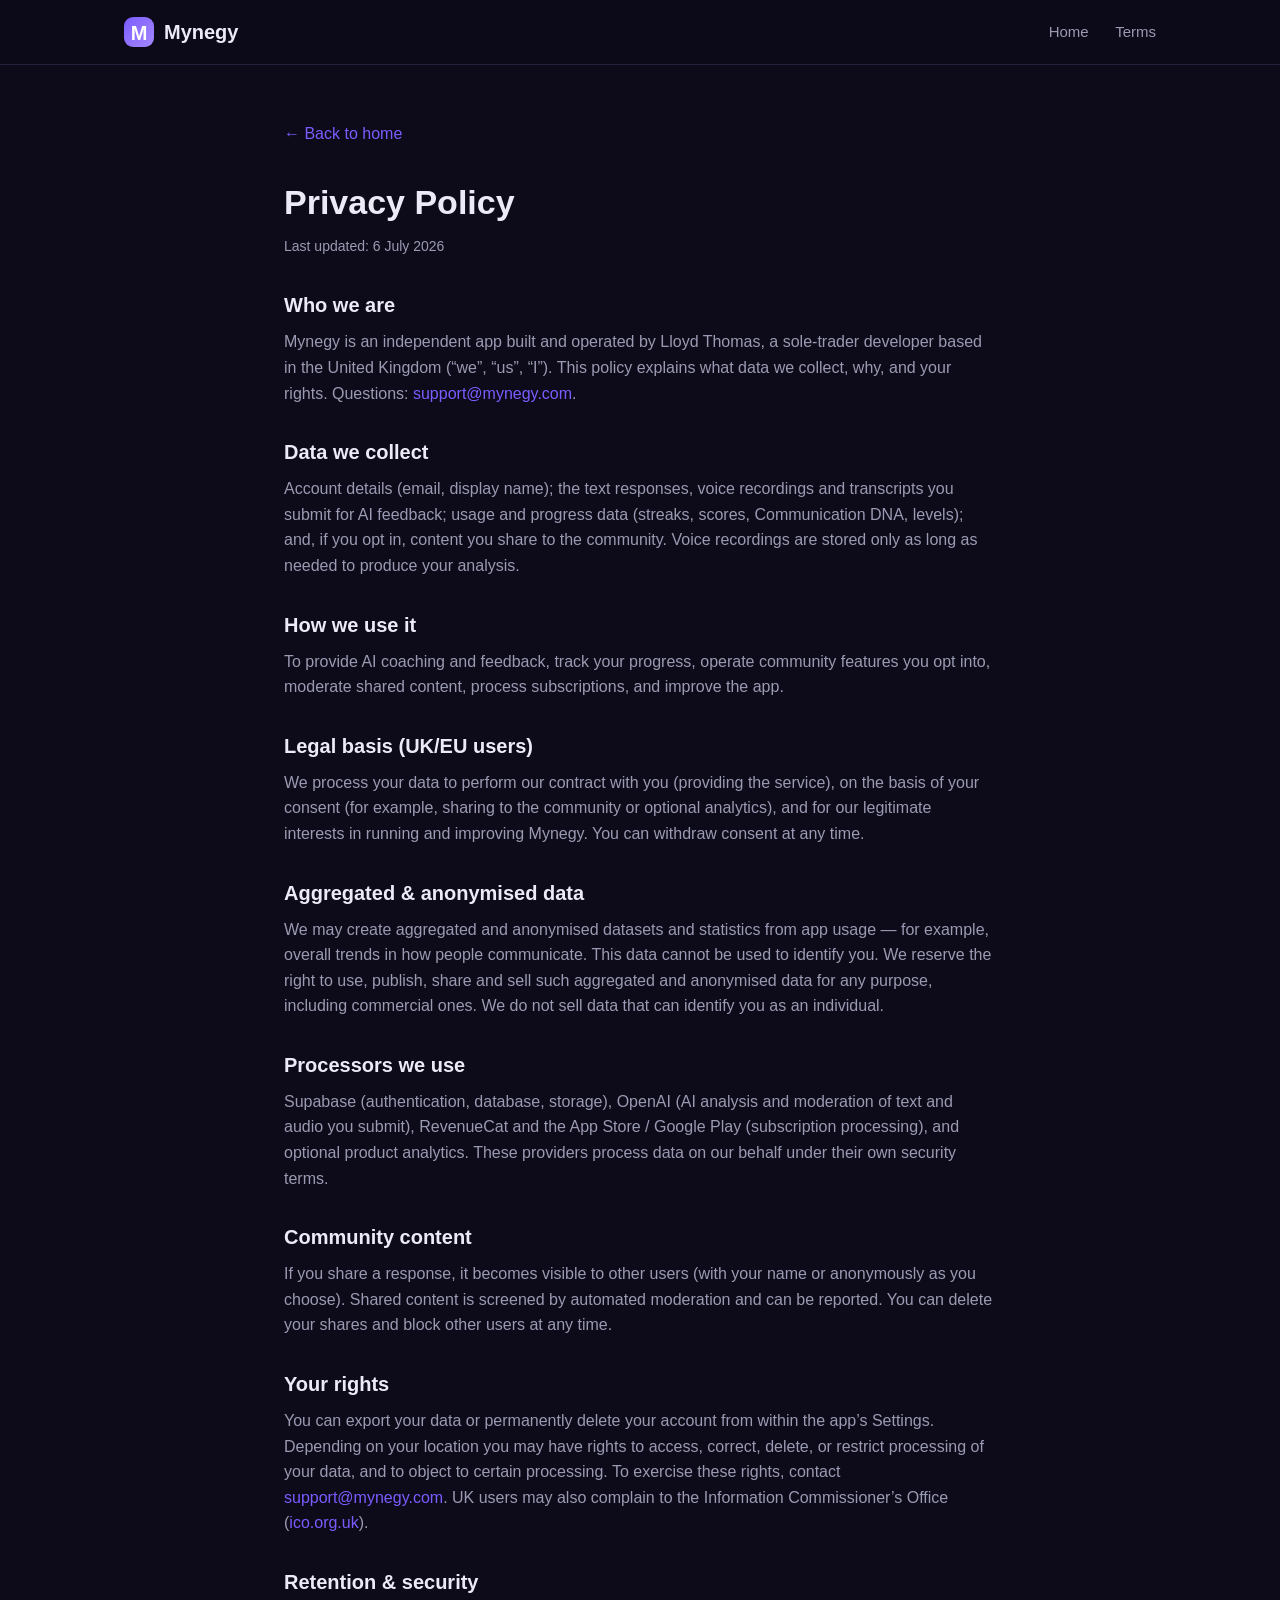
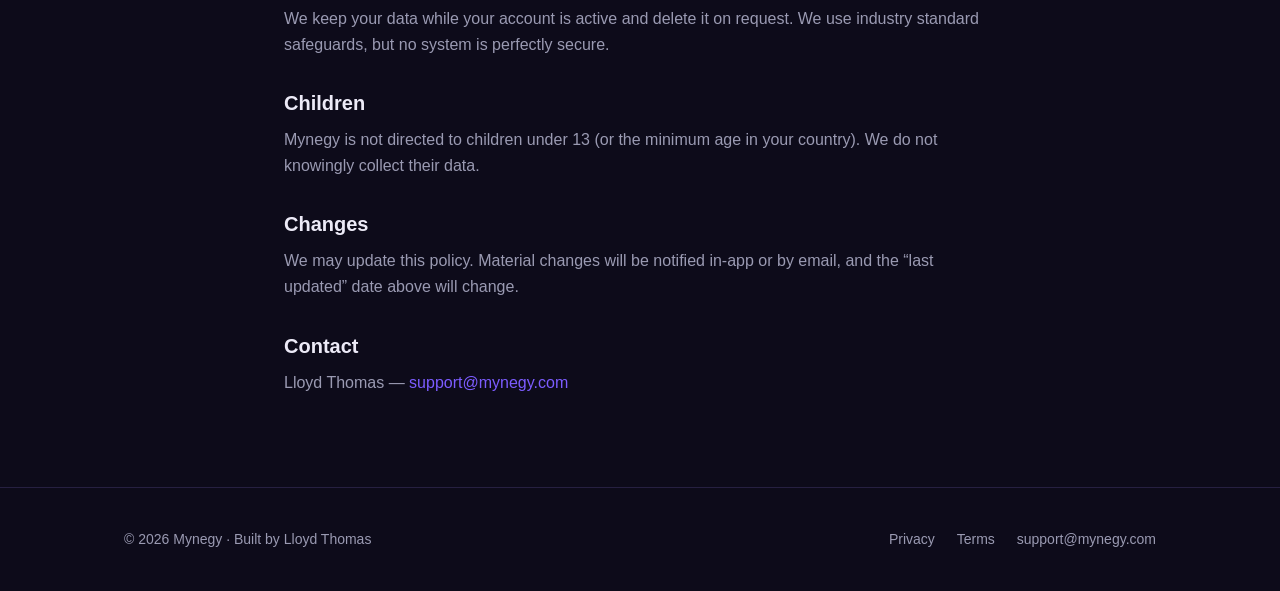
==== privacy/index.html @ d5854ccf "Add files via upload" ====
<!DOCTYPE html>
<html lang="en">
<head>
  <meta charset="UTF-8" />
  <meta name="viewport" content="width=device-width, initial-scale=1.0" />
  <title>Privacy Policy — Mynegy</title>
  <meta name="description" content="How Mynegy collects, uses and protects your data." />
  <link rel="stylesheet" href="/styles.css" />
</head>
<body>
  <header class="site-header">
    <div class="container">
      <a class="brand" href="/"><span class="mark">M</span><span>Mynegy</span></a>
      <nav class="nav">
        <a href="/">Home</a>
        <a href="/terms">Terms</a>
      </nav>
    </div>
  </header>

  <main class="legal">
    <div class="container">
      <a class="back" href="/">← Back to home</a>
      <h1>Privacy Policy</h1>
      <p class="updated">Last updated: 6 July 2026</p>

      <h2>Who we are</h2>
      <p>
        Mynegy is an independent app built and operated by Lloyd Thomas, a sole-trader developer based
        in the United Kingdom (“we”, “us”, “I”). This policy explains what data we collect, why, and
        your rights. Questions: <a href="mailto:support@mynegy.com">support@mynegy.com</a>.
      </p>

      <h2>Data we collect</h2>
      <p>
        Account details (email, display name); the text responses, voice recordings and transcripts
        you submit for AI feedback; usage and progress data (streaks, scores, Communication DNA,
        levels); and, if you opt in, content you share to the community. Voice recordings are stored
        only as long as needed to produce your analysis.
      </p>

      <h2>How we use it</h2>
      <p>
        To provide AI coaching and feedback, track your progress, operate community features you opt
        into, moderate shared content, process subscriptions, and improve the app.
      </p>

      <h2>Legal basis (UK/EU users)</h2>
      <p>
        We process your data to perform our contract with you (providing the service), on the basis of
        your consent (for example, sharing to the community or optional analytics), and for our
        legitimate interests in running and improving Mynegy. You can withdraw consent at any time.
      </p>

      <h2>Aggregated &amp; anonymised data</h2>
      <p>
        We may create aggregated and anonymised datasets and statistics from app usage — for example,
        overall trends in how people communicate. This data cannot be used to identify you. We reserve
        the right to use, publish, share and sell such aggregated and anonymised data for any purpose,
        including commercial ones. We do not sell data that can identify you as an individual.
      </p>

      <h2>Processors we use</h2>
      <p>
        Supabase (authentication, database, storage), OpenAI (AI analysis and moderation of text and
        audio you submit), RevenueCat and the App Store / Google Play (subscription processing), and
        optional product analytics. These providers process data on our behalf under their own security
        terms.
      </p>

      <h2>Community content</h2>
      <p>
        If you share a response, it becomes visible to other users (with your name or anonymously as you
        choose). Shared content is screened by automated moderation and can be reported. You can delete
        your shares and block other users at any time.
      </p>

      <h2>Your rights</h2>
      <p>
        You can export your data or permanently delete your account from within the app’s Settings.
        Depending on your location you may have rights to access, correct, delete, or restrict
        processing of your data, and to object to certain processing. To exercise these rights, contact
        <a href="mailto:support@mynegy.com">support@mynegy.com</a>. UK users may also complain to the
        Information Commissioner’s Office (<a href="https://ico.org.uk">ico.org.uk</a>).
      </p>

      <h2>Retention &amp; security</h2>
      <p>
        We keep your data while your account is active and delete it on request. We use industry
        standard safeguards, but no system is perfectly secure.
      </p>

      <h2>Children</h2>
      <p>
        Mynegy is not directed to children under 13 (or the minimum age in your country). We do not
        knowingly collect their data.
      </p>

      <h2>Changes</h2>
      <p>
        We may update this policy. Material changes will be notified in-app or by email, and the “last
        updated” date above will change.
      </p>

      <h2>Contact</h2>
      <p>Lloyd Thomas — <a href="mailto:support@mynegy.com">support@mynegy.com</a></p>
    </div>
  </main>

  <footer class="site-footer">
    <div class="container">
      <div>© 2026 Mynegy · Built by Lloyd Thomas</div>
      <div>
        <a href="/privacy">Privacy</a>
        <a href="/terms">Terms</a>
        <a href="mailto:support@mynegy.com">support@mynegy.com</a>
      </div>
    </div>
  </footer>
</body>
</html>
---- styles.css ----
:root {
  --bg: #0d0b1a;
  --surface: #161329;
  --border: #262041;
  --primary: #7c5cff;
  --accent: #46d3c6;
  --text: #eceaf7;
  --muted: #9a9ab2;
  --success: #34d399;
  --radius: 20px;
  --max: 1080px;
}

* { box-sizing: border-box; margin: 0; padding: 0; }

html { scroll-behavior: smooth; }

body {
  font-family: -apple-system, BlinkMacSystemFont, "Segoe UI", Roboto, Helvetica, Arial, sans-serif;
  background: var(--bg);
  color: var(--text);
  line-height: 1.6;
  -webkit-font-smoothing: antialiased;
}

a { color: var(--primary); text-decoration: none; }
a:hover { text-decoration: underline; }

.container { width: 100%; max-width: var(--max); margin: 0 auto; padding: 0 24px; }

/* Header */
.site-header {
  position: sticky;
  top: 0;
  z-index: 10;
  backdrop-filter: blur(12px);
  background: rgba(13, 11, 26, 0.72);
  border-bottom: 1px solid var(--border);
}
.site-header .container {
  display: flex;
  align-items: center;
  justify-content: space-between;
  height: 64px;
}
.brand { display: flex; align-items: center; gap: 10px; font-weight: 700; font-size: 20px; color: var(--text); }
.brand .mark {
  width: 30px; height: 30px; border-radius: 9px;
  display: grid; place-items: center;
  background: linear-gradient(135deg, var(--primary), #a488ff);
  color: #fff; font-weight: 800;
}
.nav a { color: var(--muted); margin-left: 22px; font-size: 15px; }
.nav a:hover { color: var(--text); text-decoration: none; }

/* Buttons */
.btn {
  display: inline-block;
  padding: 13px 22px;
  border-radius: 14px;
  font-weight: 600;
  font-size: 15px;
  cursor: pointer;
  border: 1px solid transparent;
  transition: transform 0.12s ease, opacity 0.12s ease;
}
.btn:hover { text-decoration: none; transform: translateY(-1px); }
.btn-primary { background: var(--primary); color: #fff; }
.btn-ghost { background: transparent; color: var(--text); border-color: var(--border); }

/* Hero */
.hero { text-align: center; padding: 96px 0 72px; }
.hero .eyebrow {
  display: inline-block;
  color: var(--accent);
  font-weight: 600;
  letter-spacing: 0.06em;
  text-transform: uppercase;
  font-size: 13px;
  margin-bottom: 18px;
}
.hero h1 {
  font-size: clamp(38px, 6vw, 62px);
  line-height: 1.05;
  font-weight: 800;
  letter-spacing: -0.02em;
}
.hero h1 .grad {
  background: linear-gradient(120deg, var(--primary), var(--accent));
  -webkit-background-clip: text;
  background-clip: text;
  -webkit-text-fill-color: transparent;
}
.hero p.lead {
  max-width: 640px;
  margin: 22px auto 34px;
  font-size: 19px;
  color: var(--muted);
}
.cta-row { display: flex; gap: 14px; justify-content: center; flex-wrap: wrap; }
.trial-note { margin-top: 16px; color: var(--muted); font-size: 14px; }

/* Sections */
section { padding: 64px 0; }
.section-title { text-align: center; font-size: 30px; font-weight: 800; letter-spacing: -0.01em; }
.section-sub { text-align: center; color: var(--muted); max-width: 620px; margin: 12px auto 0; }

.grid {
  display: grid;
  grid-template-columns: repeat(auto-fit, minmax(240px, 1fr));
  gap: 18px;
  margin-top: 44px;
}
.card {
  background: var(--surface);
  border: 1px solid var(--border);
  border-radius: var(--radius);
  padding: 26px;
}
.card .icon { font-size: 26px; margin-bottom: 12px; }
.card h3 { font-size: 18px; margin-bottom: 8px; }
.card p { color: var(--muted); font-size: 15px; }

/* Steps */
.steps { counter-reset: step; margin-top: 40px; display: grid; gap: 16px; max-width: 720px; margin-left: auto; margin-right: auto; }
.step { display: flex; gap: 16px; align-items: flex-start; }
.step .num {
  counter-increment: step;
  flex: 0 0 auto;
  width: 36px; height: 36px; border-radius: 50%;
  background: rgba(124, 92, 255, 0.16);
  color: var(--primary);
  display: grid; place-items: center; font-weight: 700;
}
.step .num::before { content: counter(step); }

/* Pricing */
.price-card {
  max-width: 420px;
  margin: 44px auto 0;
  text-align: center;
  border: 1px solid var(--primary);
  background: linear-gradient(180deg, rgba(124,92,255,0.10), var(--surface));
}
.price-card .amount { font-size: 44px; font-weight: 800; }
.price-card .amount span { font-size: 18px; color: var(--muted); font-weight: 500; }
.price-card ul { list-style: none; text-align: left; margin: 22px auto; max-width: 280px; }
.price-card li { padding: 6px 0; color: var(--text); }
.price-card li::before { content: "✓"; color: var(--success); margin-right: 10px; font-weight: 700; }

/* Footer */
.site-footer {
  border-top: 1px solid var(--border);
  padding: 40px 0;
  color: var(--muted);
  font-size: 14px;
}
.site-footer .container { display: flex; justify-content: space-between; flex-wrap: wrap; gap: 16px; }
.site-footer a { color: var(--muted); margin-left: 18px; }
.site-footer a:first-child { margin-left: 0; }

/* Legal pages */
.legal { padding: 56px 0 80px; }
.legal .container { max-width: 760px; }
.legal h1 { font-size: 34px; font-weight: 800; margin-bottom: 6px; }
.legal .updated { color: var(--muted); font-size: 14px; margin-bottom: 32px; }
.legal h2 { font-size: 20px; margin: 30px 0 8px; }
.legal p { color: var(--muted); margin-bottom: 12px; }
.legal a.back { display: inline-block; margin-bottom: 28px; }

@media (max-width: 600px) {
  .nav { display: none; }
  .hero { padding: 64px 0 48px; }
}
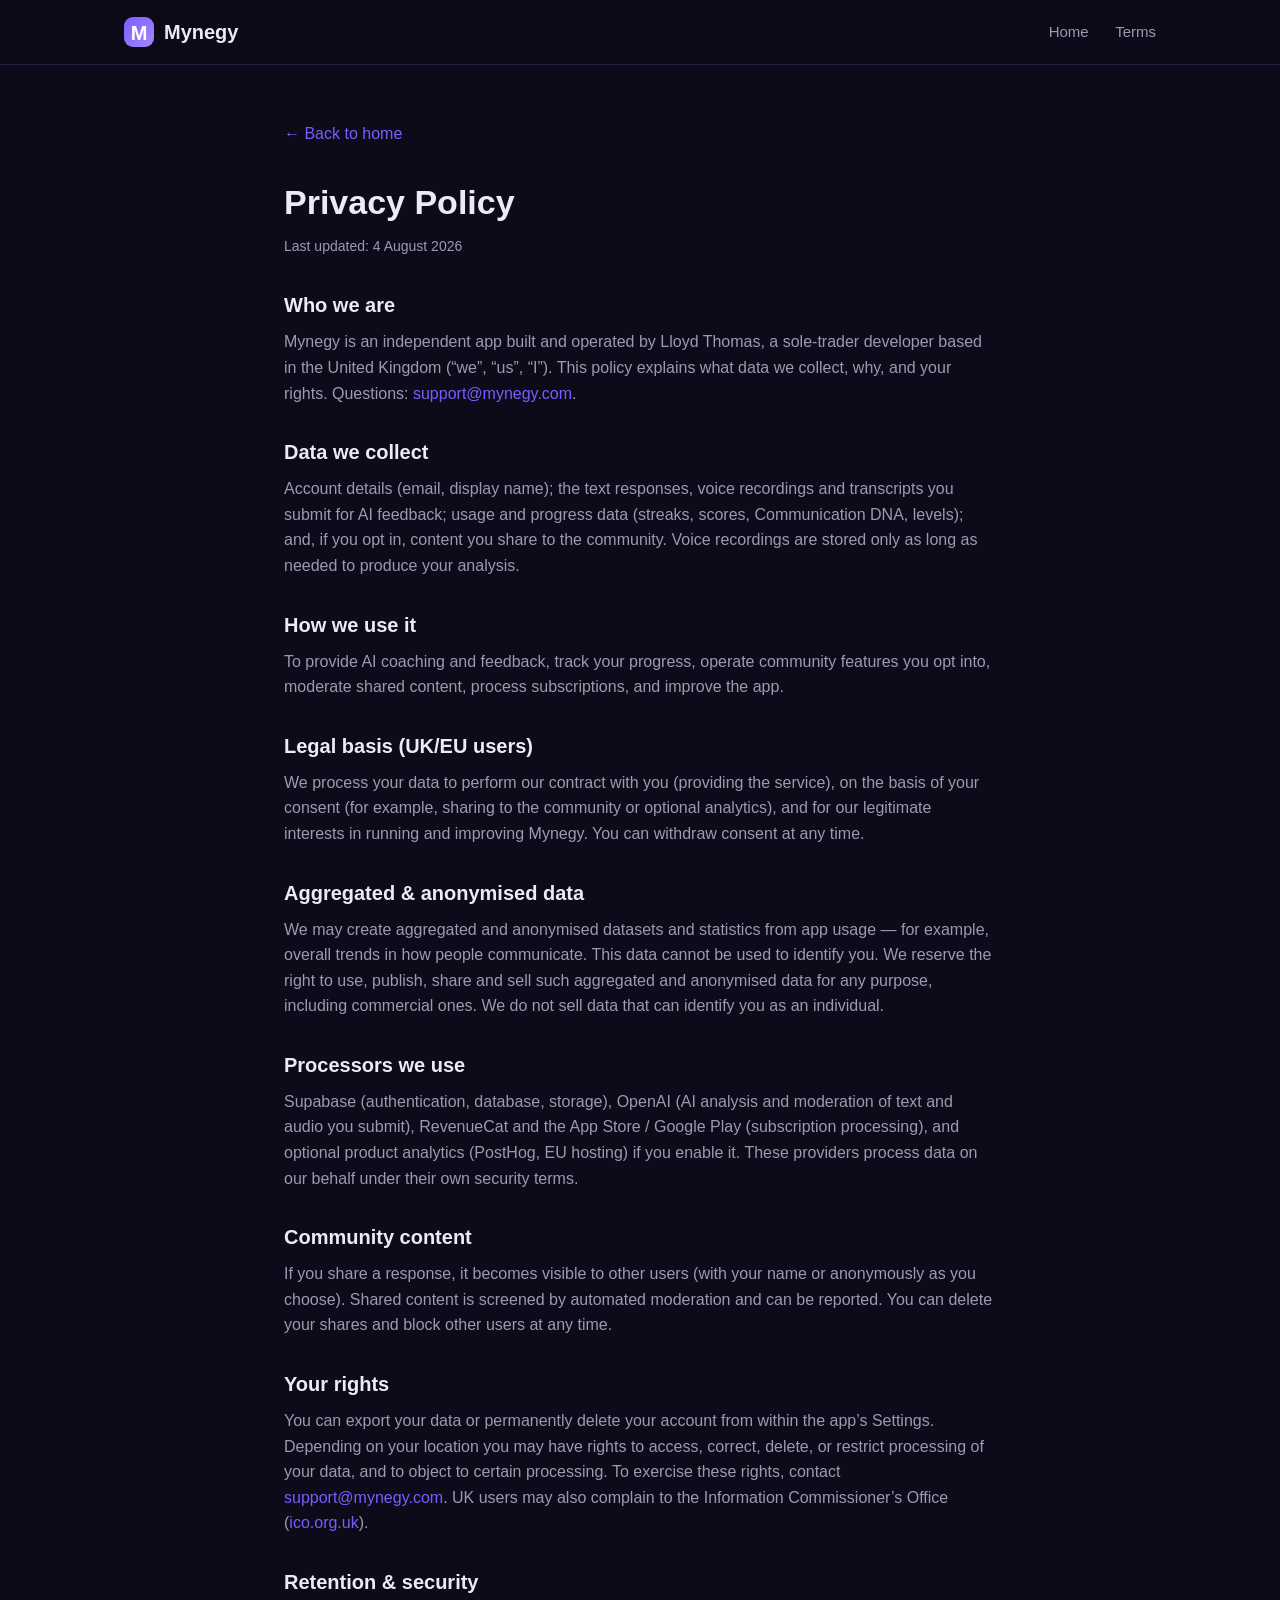
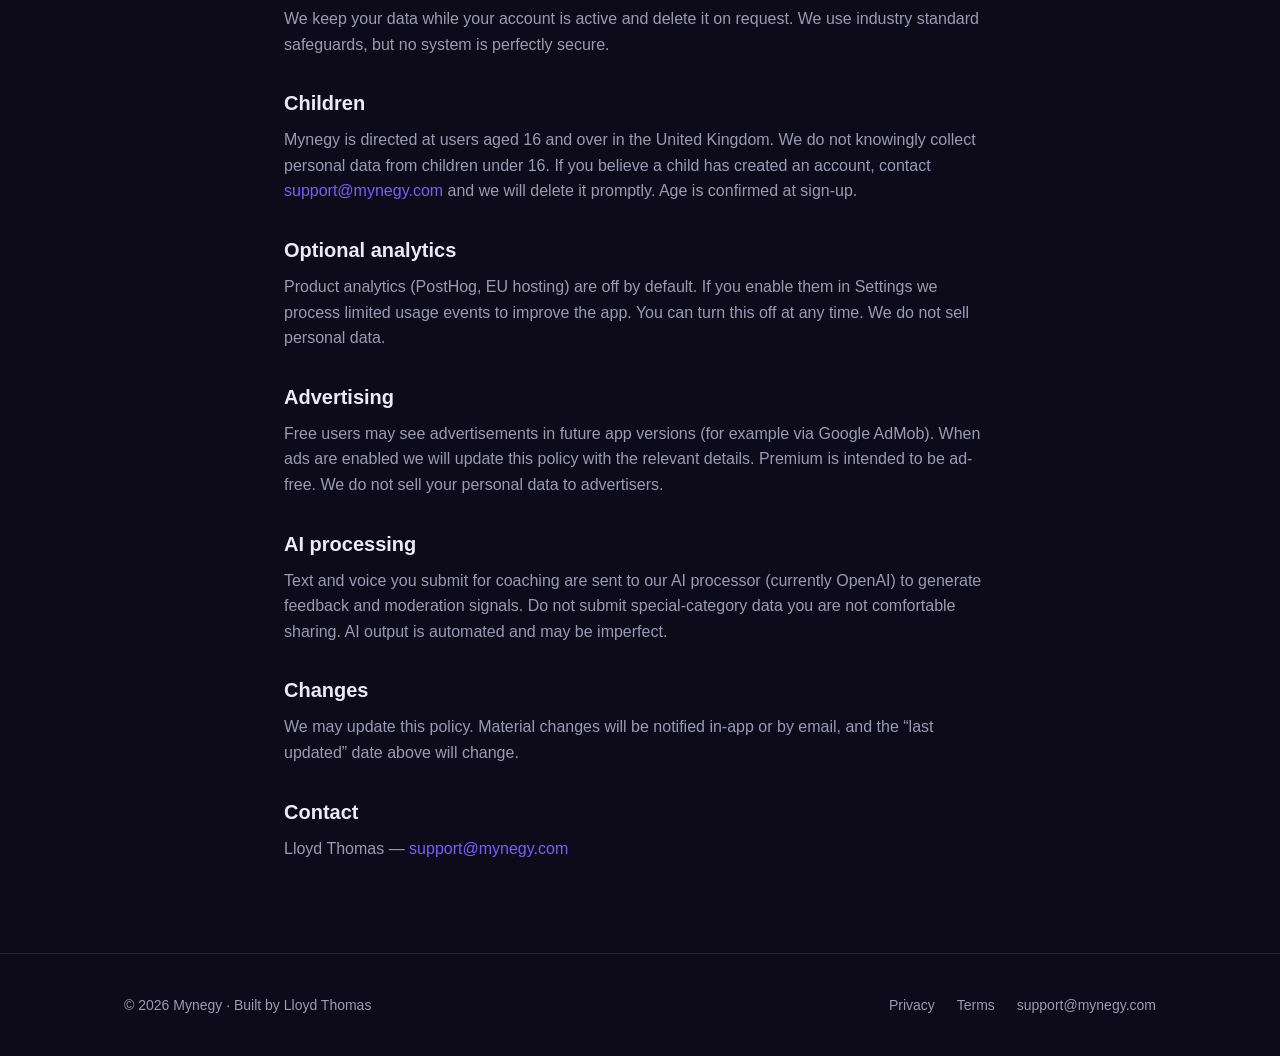
==== commit 18c00a21: "Update privacy and terms for UK 16+ external testing Align hosted legal pages with the in-app policy" ====
--- a/privacy/index.html
+++ b/privacy/index.html
@@ -1,121 +1,144 @@
-<!DOCTYPE html>
-<html lang="en">
-<head>
-  <meta charset="UTF-8" />
-  <meta name="viewport" content="width=device-width, initial-scale=1.0" />
-  <title>Privacy Policy — Mynegy</title>
-  <meta name="description" content="How Mynegy collects, uses and protects your data." />
-  <link rel="stylesheet" href="/styles.css" />
-</head>
-<body>
-  <header class="site-header">
-    <div class="container">
-      <a class="brand" href="/"><span class="mark">M</span><span>Mynegy</span></a>
-      <nav class="nav">
-        <a href="/">Home</a>
-        <a href="/terms">Terms</a>
-      </nav>
-    </div>
-  </header>
-
-  <main class="legal">
-    <div class="container">
-      <a class="back" href="/">← Back to home</a>
-      <h1>Privacy Policy</h1>
-      <p class="updated">Last updated: 6 July 2026</p>
-
-      <h2>Who we are</h2>
-      <p>
-        Mynegy is an independent app built and operated by Lloyd Thomas, a sole-trader developer based
-        in the United Kingdom (“we”, “us”, “I”). This policy explains what data we collect, why, and
-        your rights. Questions: <a href="mailto:support@mynegy.com">support@mynegy.com</a>.
-      </p>
-
-      <h2>Data we collect</h2>
-      <p>
-        Account details (email, display name); the text responses, voice recordings and transcripts
-        you submit for AI feedback; usage and progress data (streaks, scores, Communication DNA,
-        levels); and, if you opt in, content you share to the community. Voice recordings are stored
-        only as long as needed to produce your analysis.
-      </p>
-
-      <h2>How we use it</h2>
-      <p>
-        To provide AI coaching and feedback, track your progress, operate community features you opt
-        into, moderate shared content, process subscriptions, and improve the app.
-      </p>
-
-      <h2>Legal basis (UK/EU users)</h2>
-      <p>
-        We process your data to perform our contract with you (providing the service), on the basis of
-        your consent (for example, sharing to the community or optional analytics), and for our
-        legitimate interests in running and improving Mynegy. You can withdraw consent at any time.
-      </p>
-
-      <h2>Aggregated &amp; anonymised data</h2>
-      <p>
-        We may create aggregated and anonymised datasets and statistics from app usage — for example,
-        overall trends in how people communicate. This data cannot be used to identify you. We reserve
-        the right to use, publish, share and sell such aggregated and anonymised data for any purpose,
-        including commercial ones. We do not sell data that can identify you as an individual.
-      </p>
-
-      <h2>Processors we use</h2>
-      <p>
-        Supabase (authentication, database, storage), OpenAI (AI analysis and moderation of text and
-        audio you submit), RevenueCat and the App Store / Google Play (subscription processing), and
-        optional product analytics. These providers process data on our behalf under their own security
-        terms.
-      </p>
-
-      <h2>Community content</h2>
-      <p>
-        If you share a response, it becomes visible to other users (with your name or anonymously as you
-        choose). Shared content is screened by automated moderation and can be reported. You can delete
-        your shares and block other users at any time.
-      </p>
-
-      <h2>Your rights</h2>
-      <p>
-        You can export your data or permanently delete your account from within the app’s Settings.
-        Depending on your location you may have rights to access, correct, delete, or restrict
-        processing of your data, and to object to certain processing. To exercise these rights, contact
-        <a href="mailto:support@mynegy.com">support@mynegy.com</a>. UK users may also complain to the
-        Information Commissioner’s Office (<a href="https://ico.org.uk">ico.org.uk</a>).
-      </p>
-
-      <h2>Retention &amp; security</h2>
-      <p>
-        We keep your data while your account is active and delete it on request. We use industry
-        standard safeguards, but no system is perfectly secure.
-      </p>
-
-      <h2>Children</h2>
-      <p>
-        Mynegy is not directed to children under 13 (or the minimum age in your country). We do not
-        knowingly collect their data.
-      </p>
-
-      <h2>Changes</h2>
-      <p>
-        We may update this policy. Material changes will be notified in-app or by email, and the “last
-        updated” date above will change.
-      </p>
-
-      <h2>Contact</h2>
-      <p>Lloyd Thomas — <a href="mailto:support@mynegy.com">support@mynegy.com</a></p>
-    </div>
-  </main>
-
-  <footer class="site-footer">
-    <div class="container">
-      <div>© 2026 Mynegy · Built by Lloyd Thomas</div>
-      <div>
-        <a href="/privacy">Privacy</a>
-        <a href="/terms">Terms</a>
-        <a href="mailto:support@mynegy.com">support@mynegy.com</a>
-      </div>
-    </div>
-  </footer>
-</body>
-</html>
+<!DOCTYPE html>
+<html lang="en-GB">
+<head>
+  <meta charset="UTF-8" />
+  <meta name="viewport" content="width=device-width, initial-scale=1.0" />
+  <title>Privacy Policy — Mynegy</title>
+  <meta name="description" content="How Mynegy collects, uses and protects your data (UK GDPR)." />
+  <link rel="stylesheet" href="/styles.css" />
+</head>
+<body>
+  <header class="site-header">
+    <div class="container">
+      <a class="brand" href="/"><span class="mark">M</span><span>Mynegy</span></a>
+      <nav class="nav">
+        <a href="/">Home</a>
+        <a href="/terms">Terms</a>
+      </nav>
+    </div>
+  </header>
+
+  <main class="legal">
+    <div class="container">
+      <a class="back" href="/">← Back to home</a>
+      <h1>Privacy Policy</h1>
+      <p class="updated">Last updated: 4 August 2026</p>
+
+      <h2>Who we are</h2>
+      <p>
+        Mynegy is an independent app built and operated by Lloyd Thomas, a sole-trader developer based
+        in the United Kingdom (“we”, “us”, “I”). This policy explains what data we collect, why, and
+        your rights. Questions: <a href="mailto:support@mynegy.com">support@mynegy.com</a>.
+      </p>
+
+      <h2>Data we collect</h2>
+      <p>
+        Account details (email, display name); the text responses, voice recordings and transcripts
+        you submit for AI feedback; usage and progress data (streaks, scores, Communication DNA,
+        levels); and, if you opt in, content you share to the community. Voice recordings are stored
+        only as long as needed to produce your analysis.
+      </p>
+
+      <h2>How we use it</h2>
+      <p>
+        To provide AI coaching and feedback, track your progress, operate community features you opt
+        into, moderate shared content, process subscriptions, and improve the app.
+      </p>
+
+      <h2>Legal basis (UK/EU users)</h2>
+      <p>
+        We process your data to perform our contract with you (providing the service), on the basis of
+        your consent (for example, sharing to the community or optional analytics), and for our
+        legitimate interests in running and improving Mynegy. You can withdraw consent at any time.
+      </p>
+
+      <h2>Aggregated &amp; anonymised data</h2>
+      <p>
+        We may create aggregated and anonymised datasets and statistics from app usage — for example,
+        overall trends in how people communicate. This data cannot be used to identify you. We reserve
+        the right to use, publish, share and sell such aggregated and anonymised data for any purpose,
+        including commercial ones. We do not sell data that can identify you as an individual.
+      </p>
+
+      <h2>Processors we use</h2>
+      <p>
+        Supabase (authentication, database, storage), OpenAI (AI analysis and moderation of text and
+        audio you submit), RevenueCat and the App Store / Google Play (subscription processing), and
+        optional product analytics (PostHog, EU hosting) if you enable it. These providers process data
+        on our behalf under their own security terms.
+      </p>
+
+      <h2>Community content</h2>
+      <p>
+        If you share a response, it becomes visible to other users (with your name or anonymously as you
+        choose). Shared content is screened by automated moderation and can be reported. You can delete
+        your shares and block other users at any time.
+      </p>
+
+      <h2>Your rights</h2>
+      <p>
+        You can export your data or permanently delete your account from within the app’s Settings.
+        Depending on your location you may have rights to access, correct, delete, or restrict
+        processing of your data, and to object to certain processing. To exercise these rights, contact
+        <a href="mailto:support@mynegy.com">support@mynegy.com</a>. UK users may also complain to the
+        Information Commissioner’s Office (<a href="https://ico.org.uk">ico.org.uk</a>).
+      </p>
+
+      <h2>Retention &amp; security</h2>
+      <p>
+        We keep your data while your account is active and delete it on request. We use industry
+        standard safeguards, but no system is perfectly secure.
+      </p>
+
+      <h2>Children</h2>
+      <p>
+        Mynegy is directed at users aged 16 and over in the United Kingdom. We do not knowingly collect
+        personal data from children under 16. If you believe a child has created an account, contact
+        <a href="mailto:support@mynegy.com">support@mynegy.com</a> and we will delete it promptly.
+        Age is confirmed at sign-up.
+      </p>
+
+      <h2>Optional analytics</h2>
+      <p>
+        Product analytics (PostHog, EU hosting) are off by default. If you enable them in Settings we
+        process limited usage events to improve the app. You can turn this off at any time. We do not
+        sell personal data.
+      </p>
+
+      <h2>Advertising</h2>
+      <p>
+        Free users may see advertisements in future app versions (for example via Google AdMob). When
+        ads are enabled we will update this policy with the relevant details. Premium is intended to be
+        ad-free. We do not sell your personal data to advertisers.
+      </p>
+
+      <h2>AI processing</h2>
+      <p>
+        Text and voice you submit for coaching are sent to our AI processor (currently OpenAI) to
+        generate feedback and moderation signals. Do not submit special-category data you are not
+        comfortable sharing. AI output is automated and may be imperfect.
+      </p>
+
+      <h2>Changes</h2>
+      <p>
+        We may update this policy. Material changes will be notified in-app or by email, and the “last
+        updated” date above will change.
+      </p>
+
+      <h2>Contact</h2>
+      <p>Lloyd Thomas — <a href="mailto:support@mynegy.com">support@mynegy.com</a></p>
+    </div>
+  </main>
+
+  <footer class="site-footer">
+    <div class="container">
+      <div>© 2026 Mynegy · Built by Lloyd Thomas</div>
+      <div>
+        <a href="/privacy">Privacy</a>
+        <a href="/terms">Terms</a>
+        <a href="mailto:support@mynegy.com">support@mynegy.com</a>
+      </div>
+    </div>
+  </footer>
+</body>
+</html>
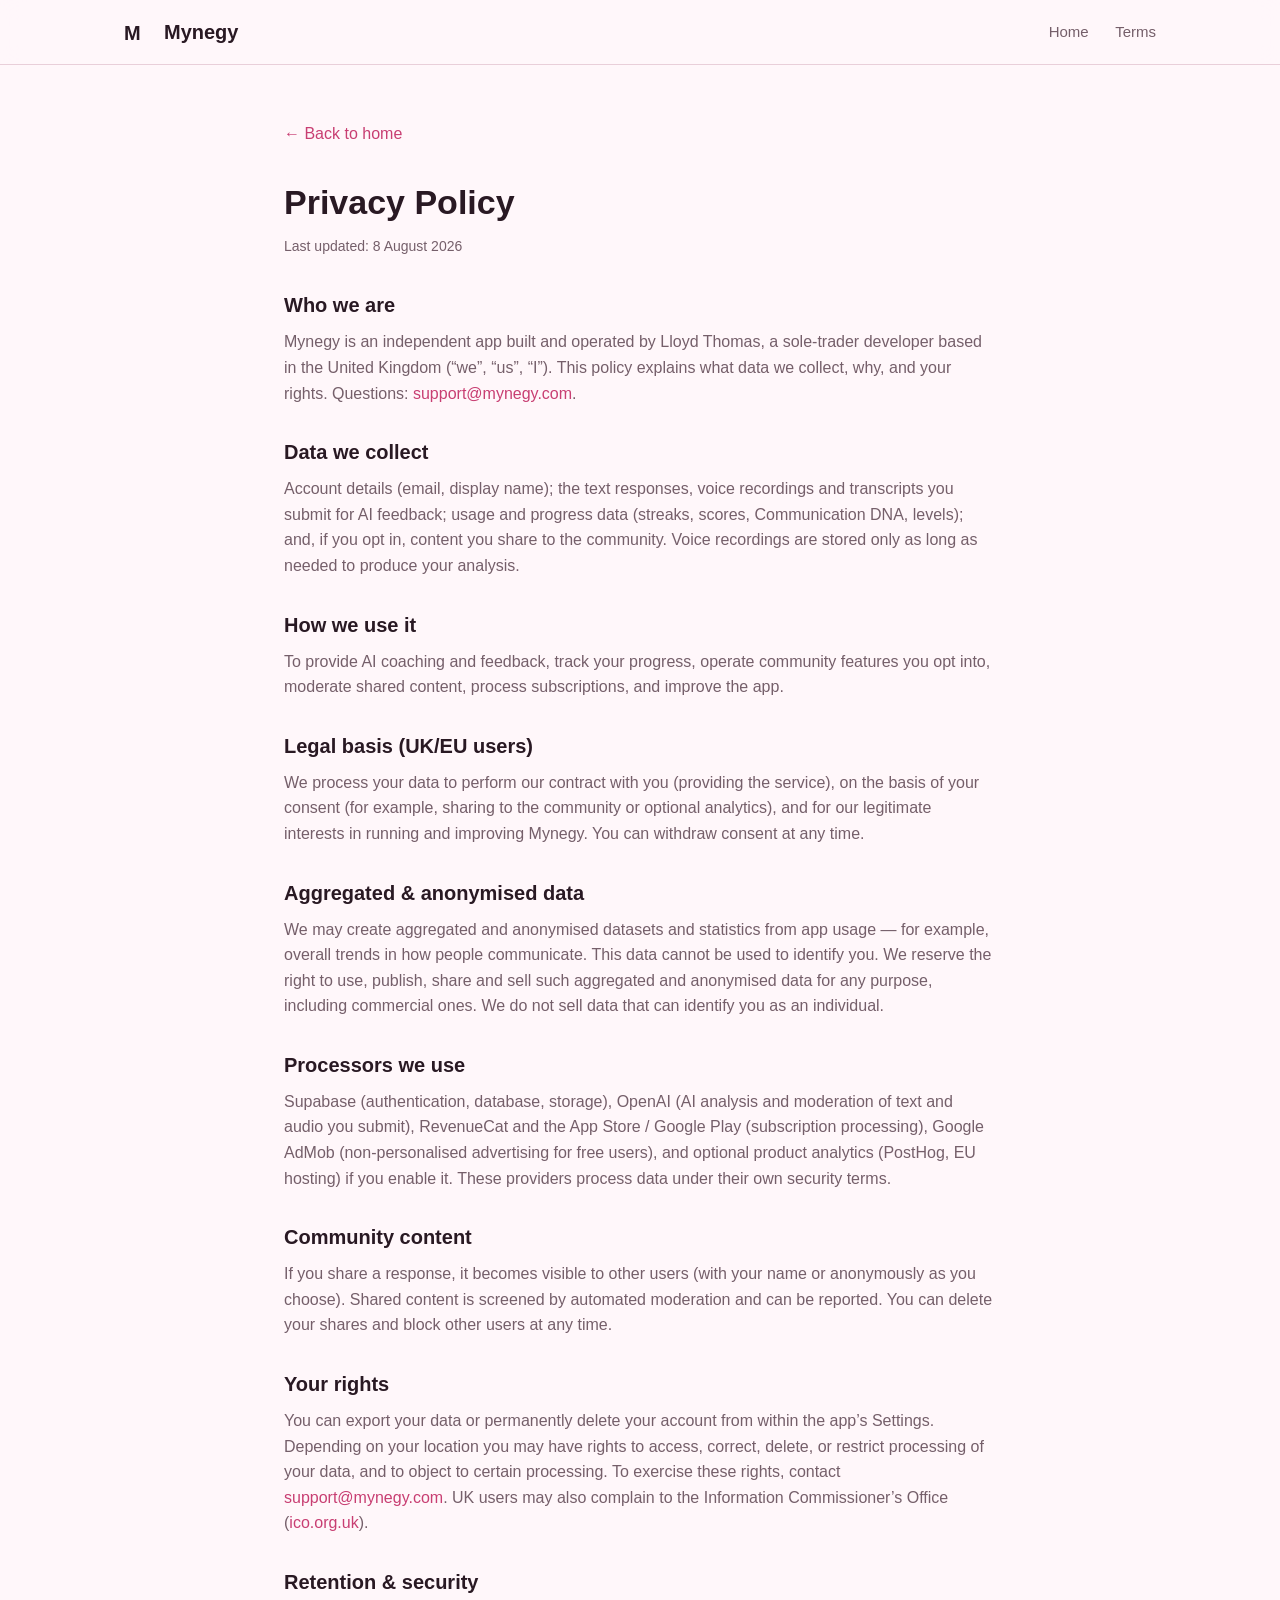
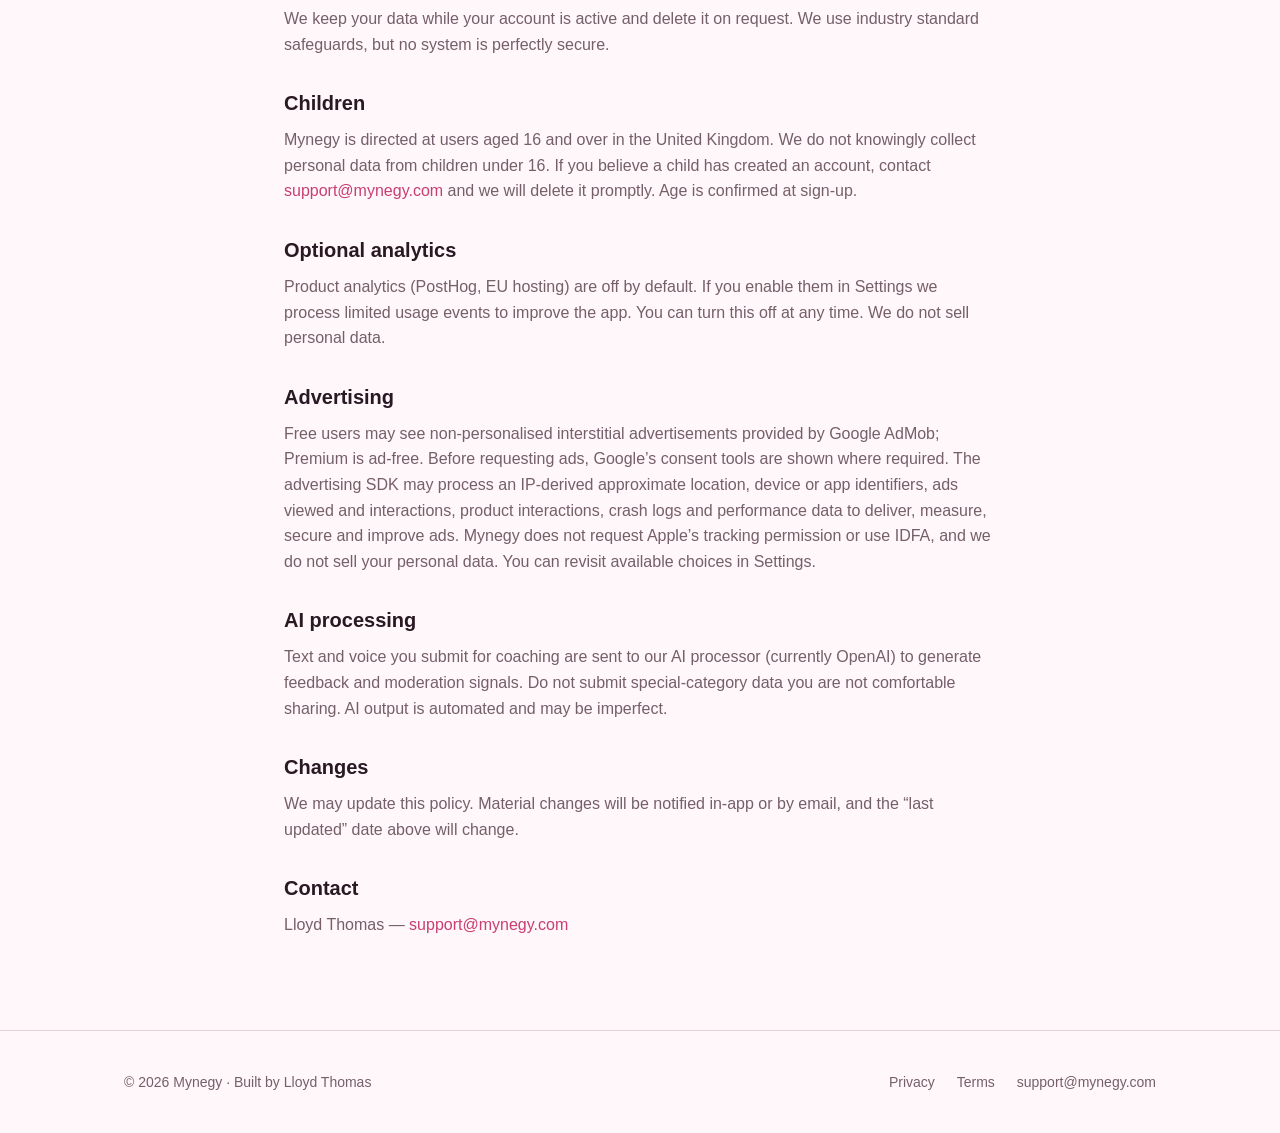
==== commit ea495c33: "Document ad-supported free plan" ====
--- a/privacy/index.html
+++ b/privacy/index.html
@@ -22,7 +22,7 @@
     <div class="container">
       <a class="back" href="/">← Back to home</a>
       <h1>Privacy Policy</h1>
-      <p class="updated">Last updated: 4 August 2026</p>
+      <p class="updated">Last updated: 8 August 2026</p>
 
       <h2>Who we are</h2>
       <p>
@@ -63,9 +63,9 @@
       <h2>Processors we use</h2>
       <p>
         Supabase (authentication, database, storage), OpenAI (AI analysis and moderation of text and
-        audio you submit), RevenueCat and the App Store / Google Play (subscription processing), and
-        optional product analytics (PostHog, EU hosting) if you enable it. These providers process data
-        on our behalf under their own security terms.
+        audio you submit), RevenueCat and the App Store / Google Play (subscription processing), Google
+        AdMob (non-personalised advertising for free users), and optional product analytics (PostHog,
+        EU hosting) if you enable it. These providers process data under their own security terms.
       </p>
 
       <h2>Community content</h2>
@@ -107,9 +107,12 @@
 
       <h2>Advertising</h2>
       <p>
-        Free users may see advertisements in future app versions (for example via Google AdMob). When
-        ads are enabled we will update this policy with the relevant details. Premium is intended to be
-        ad-free. We do not sell your personal data to advertisers.
+        Free users may see non-personalised interstitial advertisements provided by Google AdMob;
+        Premium is ad-free. Before requesting ads, Google’s consent tools are shown where required.
+        The advertising SDK may process an IP-derived approximate location, device or app identifiers,
+        ads viewed and interactions, product interactions, crash logs and performance data to deliver,
+        measure, secure and improve ads. Mynegy does not request Apple’s tracking permission or use
+        IDFA, and we do not sell your personal data. You can revisit available choices in Settings.
       </p>
 
       <h2>AI processing</h2>
--- a/styles.css
+++ b/styles.css
@@ -1,174 +1,169 @@
-:root {
-  --bg: #0d0b1a;
-  --surface: #161329;
-  --border: #262041;
-  --primary: #7c5cff;
-  --accent: #46d3c6;
-  --text: #eceaf7;
-  --muted: #9a9ab2;
-  --success: #34d399;
-  --radius: 20px;
-  --max: 1080px;
-}
-
-* { box-sizing: border-box; margin: 0; padding: 0; }
-
-html { scroll-behavior: smooth; }
-
-body {
-  font-family: -apple-system, BlinkMacSystemFont, "Segoe UI", Roboto, Helvetica, Arial, sans-serif;
-  background: var(--bg);
-  color: var(--text);
-  line-height: 1.6;
-  -webkit-font-smoothing: antialiased;
-}
-
-a { color: var(--primary); text-decoration: none; }
-a:hover { text-decoration: underline; }
-
-.container { width: 100%; max-width: var(--max); margin: 0 auto; padding: 0 24px; }
-
-/* Header */
-.site-header {
-  position: sticky;
-  top: 0;
-  z-index: 10;
-  backdrop-filter: blur(12px);
-  background: rgba(13, 11, 26, 0.72);
-  border-bottom: 1px solid var(--border);
-}
-.site-header .container {
-  display: flex;
-  align-items: center;
-  justify-content: space-between;
-  height: 64px;
-}
-.brand { display: flex; align-items: center; gap: 10px; font-weight: 700; font-size: 20px; color: var(--text); }
-.brand .mark {
-  width: 30px; height: 30px; border-radius: 9px;
-  display: grid; place-items: center;
-  background: linear-gradient(135deg, var(--primary), #a488ff);
-  color: #fff; font-weight: 800;
-}
-.nav a { color: var(--muted); margin-left: 22px; font-size: 15px; }
-.nav a:hover { color: var(--text); text-decoration: none; }
-
-/* Buttons */
-.btn {
-  display: inline-block;
-  padding: 13px 22px;
-  border-radius: 14px;
-  font-weight: 600;
-  font-size: 15px;
-  cursor: pointer;
-  border: 1px solid transparent;
-  transition: transform 0.12s ease, opacity 0.12s ease;
-}
-.btn:hover { text-decoration: none; transform: translateY(-1px); }
-.btn-primary { background: var(--primary); color: #fff; }
-.btn-ghost { background: transparent; color: var(--text); border-color: var(--border); }
-
-/* Hero */
-.hero { text-align: center; padding: 96px 0 72px; }
-.hero .eyebrow {
-  display: inline-block;
-  color: var(--accent);
-  font-weight: 600;
-  letter-spacing: 0.06em;
-  text-transform: uppercase;
-  font-size: 13px;
-  margin-bottom: 18px;
-}
-.hero h1 {
-  font-size: clamp(38px, 6vw, 62px);
-  line-height: 1.05;
-  font-weight: 800;
-  letter-spacing: -0.02em;
-}
-.hero h1 .grad {
-  background: linear-gradient(120deg, var(--primary), var(--accent));
-  -webkit-background-clip: text;
-  background-clip: text;
-  -webkit-text-fill-color: transparent;
-}
-.hero p.lead {
-  max-width: 640px;
-  margin: 22px auto 34px;
-  font-size: 19px;
-  color: var(--muted);
-}
-.cta-row { display: flex; gap: 14px; justify-content: center; flex-wrap: wrap; }
-.trial-note { margin-top: 16px; color: var(--muted); font-size: 14px; }
-
-/* Sections */
-section { padding: 64px 0; }
-.section-title { text-align: center; font-size: 30px; font-weight: 800; letter-spacing: -0.01em; }
-.section-sub { text-align: center; color: var(--muted); max-width: 620px; margin: 12px auto 0; }
-
-.grid {
-  display: grid;
-  grid-template-columns: repeat(auto-fit, minmax(240px, 1fr));
-  gap: 18px;
-  margin-top: 44px;
-}
-.card {
-  background: var(--surface);
-  border: 1px solid var(--border);
-  border-radius: var(--radius);
-  padding: 26px;
-}
-.card .icon { font-size: 26px; margin-bottom: 12px; }
-.card h3 { font-size: 18px; margin-bottom: 8px; }
-.card p { color: var(--muted); font-size: 15px; }
-
-/* Steps */
-.steps { counter-reset: step; margin-top: 40px; display: grid; gap: 16px; max-width: 720px; margin-left: auto; margin-right: auto; }
-.step { display: flex; gap: 16px; align-items: flex-start; }
-.step .num {
-  counter-increment: step;
-  flex: 0 0 auto;
-  width: 36px; height: 36px; border-radius: 50%;
-  background: rgba(124, 92, 255, 0.16);
-  color: var(--primary);
-  display: grid; place-items: center; font-weight: 700;
-}
-.step .num::before { content: counter(step); }
-
-/* Pricing */
-.price-card {
-  max-width: 420px;
-  margin: 44px auto 0;
-  text-align: center;
-  border: 1px solid var(--primary);
-  background: linear-gradient(180deg, rgba(124,92,255,0.10), var(--surface));
-}
-.price-card .amount { font-size: 44px; font-weight: 800; }
-.price-card .amount span { font-size: 18px; color: var(--muted); font-weight: 500; }
-.price-card ul { list-style: none; text-align: left; margin: 22px auto; max-width: 280px; }
-.price-card li { padding: 6px 0; color: var(--text); }
-.price-card li::before { content: "✓"; color: var(--success); margin-right: 10px; font-weight: 700; }
-
-/* Footer */
-.site-footer {
-  border-top: 1px solid var(--border);
-  padding: 40px 0;
-  color: var(--muted);
-  font-size: 14px;
-}
-.site-footer .container { display: flex; justify-content: space-between; flex-wrap: wrap; gap: 16px; }
-.site-footer a { color: var(--muted); margin-left: 18px; }
-.site-footer a:first-child { margin-left: 0; }
-
-/* Legal pages */
-.legal { padding: 56px 0 80px; }
-.legal .container { max-width: 760px; }
-.legal h1 { font-size: 34px; font-weight: 800; margin-bottom: 6px; }
-.legal .updated { color: var(--muted); font-size: 14px; margin-bottom: 32px; }
-.legal h2 { font-size: 20px; margin: 30px 0 8px; }
-.legal p { color: var(--muted); margin-bottom: 12px; }
-.legal a.back { display: inline-block; margin-bottom: 28px; }
-
-@media (max-width: 600px) {
-  .nav { display: none; }
-  .hero { padding: 64px 0 48px; }
-}
+:root {
+  --bg: #fff7fa;
+  --surface: #ffffff;
+  --band: #f9e9ef;
+  --border: #e9cfd9;
+  --primary: #c83e72;
+  --accent: #147d79;
+  --text: #291923;
+  --muted: #755f6a;
+  --success: #167463;
+  --radius: 8px;
+  --max: 1080px;
+}
+
+* { box-sizing: border-box; margin: 0; padding: 0; }
+
+html { scroll-behavior: smooth; }
+
+body {
+  font-family: "Avenir Next", Avenir, "Trebuchet MS", sans-serif;
+  background: var(--bg);
+  color: var(--text);
+  line-height: 1.6;
+  -webkit-font-smoothing: antialiased;
+}
+
+a { color: var(--primary); text-decoration: none; }
+a:hover { text-decoration: underline; }
+
+.container { width: 100%; max-width: var(--max); margin: 0 auto; padding: 0 24px; }
+
+/* Header */
+.site-header {
+  position: sticky;
+  top: 0;
+  z-index: 10;
+  backdrop-filter: blur(12px);
+  background: rgba(255, 247, 250, 0.9);
+  border-bottom: 1px solid var(--border);
+}
+.site-header .container {
+  display: flex;
+  align-items: center;
+  justify-content: space-between;
+  height: 64px;
+}
+.brand { display: flex; align-items: center; gap: 10px; font-weight: 700; font-size: 20px; color: var(--text); }
+.brand .mark { width: 30px; height: 30px; }
+.nav a { color: var(--muted); margin-left: 22px; font-size: 15px; }
+.nav a:hover { color: var(--text); text-decoration: none; }
+
+/* Buttons */
+.btn {
+  display: inline-block;
+  padding: 13px 22px;
+  border-radius: 7px;
+  font-weight: 600;
+  font-size: 15px;
+  cursor: pointer;
+  border: 1px solid transparent;
+  transition: transform 0.12s ease, opacity 0.12s ease;
+}
+.btn:hover { text-decoration: none; transform: translateY(-1px); }
+.btn-primary { background: var(--primary); color: #fff; }
+.btn-ghost { background: transparent; color: var(--text); border-color: var(--border); }
+
+/* Hero */
+.hero { text-align: center; padding: 72px 0 64px; min-height: min(720px, 88vh); display: grid; place-items: center; }
+.hero-mark { width: 82px; height: 82px; margin-bottom: 18px; }
+.hero .eyebrow {
+  display: inline-block;
+  color: var(--accent);
+  font-weight: 600;
+  letter-spacing: 0.06em;
+  text-transform: uppercase;
+  font-size: 13px;
+  margin-bottom: 18px;
+}
+.hero h1 {
+  font-size: clamp(50px, 8vw, 84px);
+  line-height: 1.05;
+  font-weight: 800;
+  letter-spacing: 0;
+}
+.hero-promise { color: var(--primary); font-size: clamp(22px, 4vw, 34px); font-weight: 700; margin-top: 8px; }
+.hero p.lead {
+  max-width: 640px;
+  margin: 22px auto 34px;
+  font-size: 19px;
+  color: var(--muted);
+}
+.cta-row { display: flex; gap: 14px; justify-content: center; flex-wrap: wrap; }
+.trial-note { margin-top: 16px; color: var(--muted); font-size: 14px; }
+
+/* Sections */
+section { padding: 64px 0; }
+#how { background: var(--band) !important; }
+.section-title { text-align: center; font-size: 30px; font-weight: 800; letter-spacing: 0; }
+.section-sub { text-align: center; color: var(--muted); max-width: 620px; margin: 12px auto 0; }
+
+.grid {
+  display: grid;
+  grid-template-columns: repeat(auto-fit, minmax(240px, 1fr));
+  gap: 18px;
+  margin-top: 44px;
+}
+.card {
+  background: var(--surface);
+  border: 1px solid var(--border);
+  border-radius: var(--radius);
+  padding: 26px;
+  box-shadow: 0 10px 30px rgba(88, 44, 63, 0.05);
+}
+.card .icon { width: 30px; height: 30px; margin-bottom: 12px; }
+.card h3 { font-size: 18px; margin-bottom: 8px; }
+.card p { color: var(--muted); font-size: 15px; }
+
+/* Steps */
+.steps { counter-reset: step; margin-top: 40px; display: grid; gap: 16px; max-width: 720px; margin-left: auto; margin-right: auto; }
+.step { display: flex; gap: 16px; align-items: flex-start; }
+.step .num {
+  counter-increment: step;
+  flex: 0 0 auto;
+  width: 36px; height: 36px; border-radius: 50%;
+  background: rgba(200, 62, 114, 0.12);
+  color: var(--primary);
+  display: grid; place-items: center; font-weight: 700;
+}
+.step .num::before { content: counter(step); }
+
+/* Pricing */
+.price-card {
+  max-width: 420px;
+  margin: 44px auto 0;
+  text-align: center;
+  border: 1px solid var(--primary);
+  background: var(--surface);
+}
+.price-card.featured { border-color: var(--primary); background: #fff1f6; }
+.price-card .amount { font-size: 44px; font-weight: 800; }
+.price-card .amount span { font-size: 18px; color: var(--muted); font-weight: 500; }
+.price-card ul { list-style: none; text-align: left; margin: 22px auto; max-width: 280px; }
+.price-card li { padding: 6px 0; color: var(--text); }
+.price-card li::before { content: "✓"; color: var(--success); margin-right: 10px; font-weight: 700; }
+
+/* Footer */
+.site-footer {
+  border-top: 1px solid var(--border);
+  padding: 40px 0;
+  color: var(--muted);
+  font-size: 14px;
+}
+.site-footer .container { display: flex; justify-content: space-between; flex-wrap: wrap; gap: 16px; }
+.site-footer a { color: var(--muted); margin-left: 18px; }
+.site-footer a:first-child { margin-left: 0; }
+
+/* Legal pages */
+.legal { padding: 56px 0 80px; }
+.legal .container { max-width: 760px; }
+.legal h1 { font-size: 34px; font-weight: 800; margin-bottom: 6px; }
+.legal .updated { color: var(--muted); font-size: 14px; margin-bottom: 32px; }
+.legal h2 { font-size: 20px; margin: 30px 0 8px; }
+.legal p { color: var(--muted); margin-bottom: 12px; }
+.legal a.back { display: inline-block; margin-bottom: 28px; }
+
+@media (max-width: 600px) {
+  .nav { display: none; }
+  .hero { padding: 64px 0 48px; }
+}
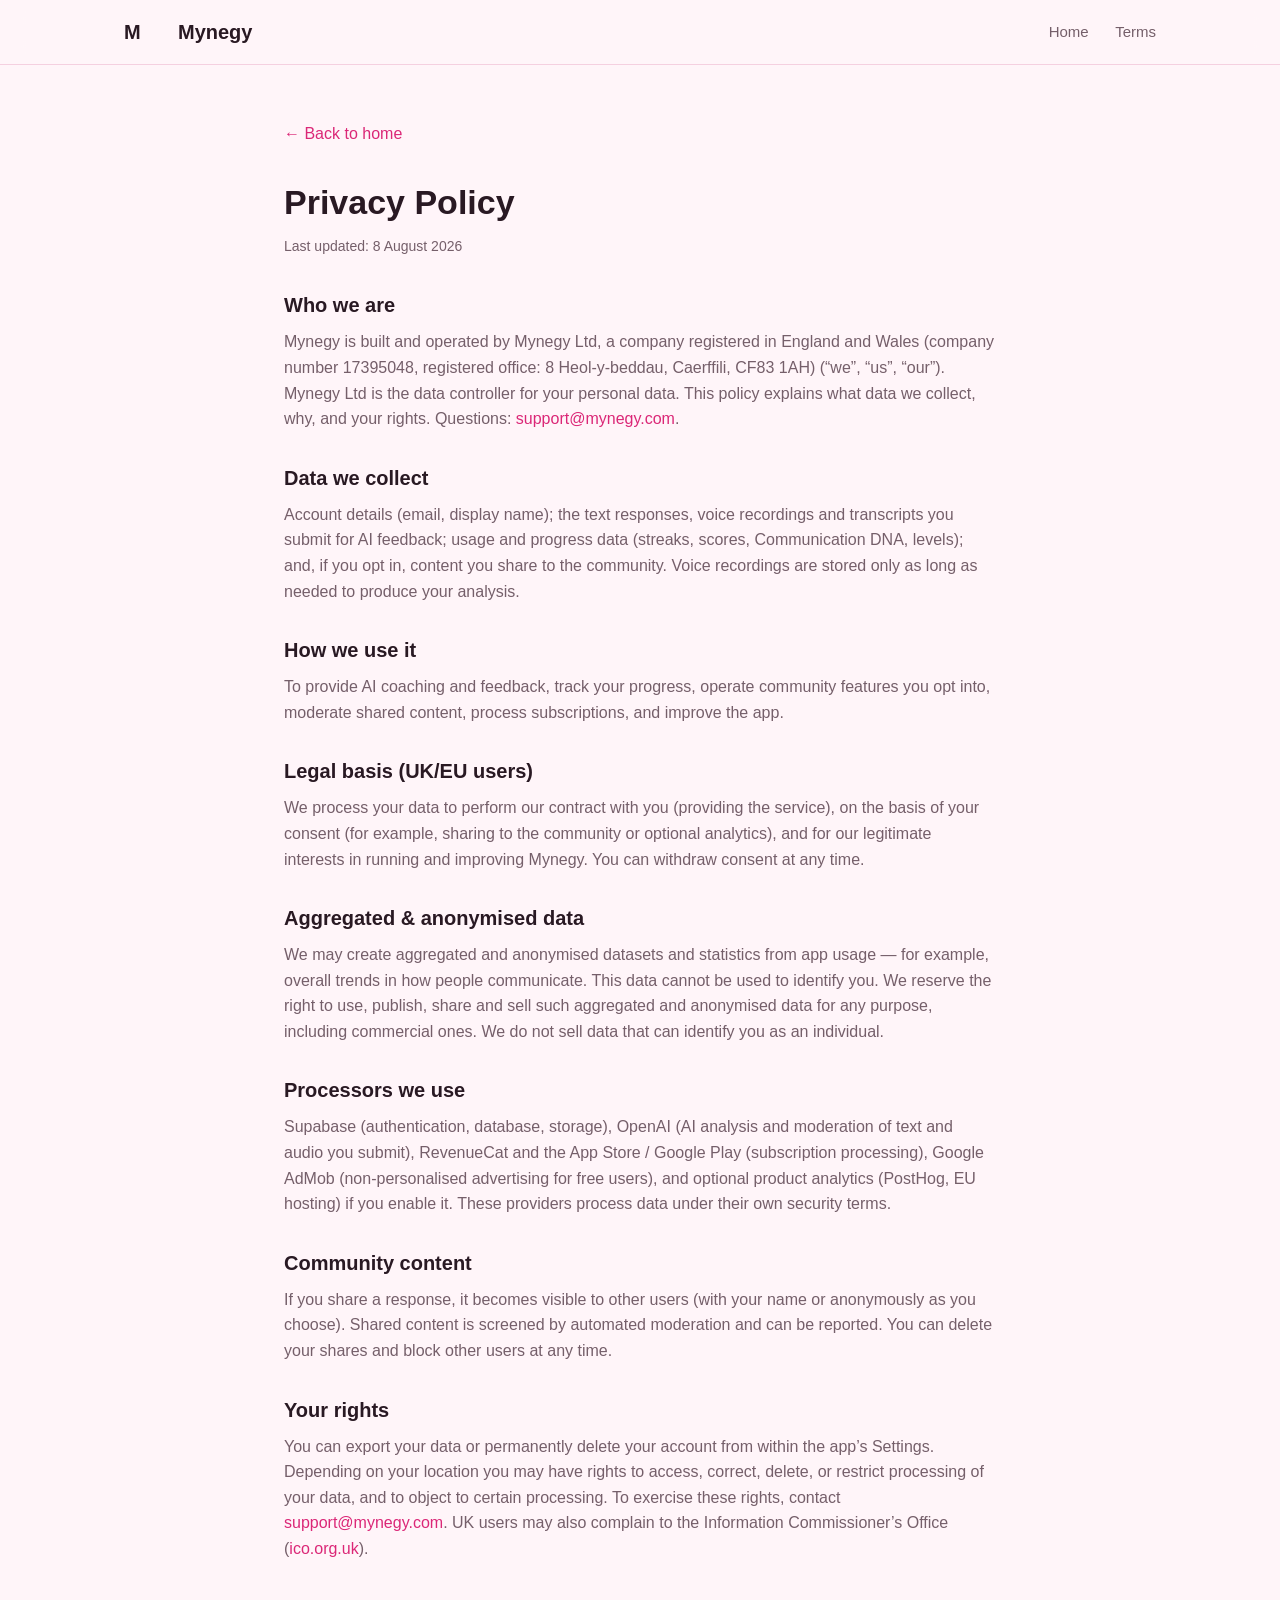
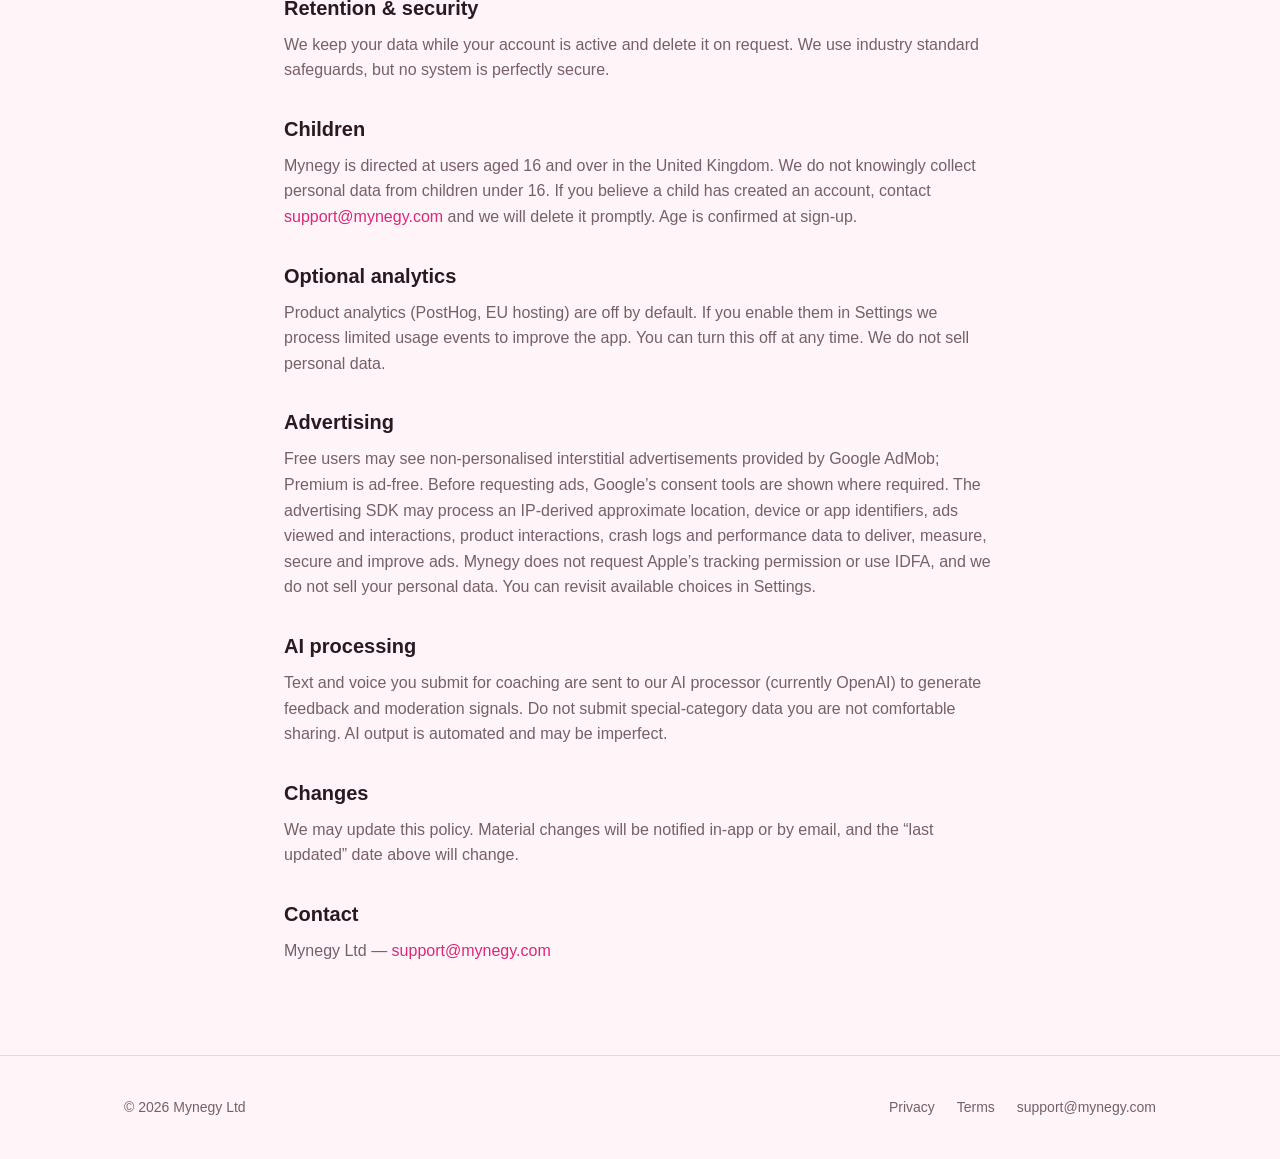
==== commit 3c7f7649: "Update legal entity to Mynegy Ltd (company no. 17395048)" ====
--- a/privacy/index.html
+++ b/privacy/index.html
@@ -26,9 +26,11 @@
 
       <h2>Who we are</h2>
       <p>
-        Mynegy is an independent app built and operated by Lloyd Thomas, a sole-trader developer based
-        in the United Kingdom (“we”, “us”, “I”). This policy explains what data we collect, why, and
-        your rights. Questions: <a href="mailto:support@mynegy.com">support@mynegy.com</a>.
+        Mynegy is built and operated by Mynegy Ltd, a company registered in England and Wales
+        (company number 17395048, registered office: 8 Heol-y-beddau, Caerffili, CF83 1AH)
+        (“we”, “us”, “our”). Mynegy Ltd is the data controller for your personal data. This policy
+        explains what data we collect, why, and your rights. Questions:
+        <a href="mailto:support@mynegy.com">support@mynegy.com</a>.
       </p>
 
       <h2>Data we collect</h2>
@@ -129,13 +131,13 @@
       </p>
 
       <h2>Contact</h2>
-      <p>Lloyd Thomas — <a href="mailto:support@mynegy.com">support@mynegy.com</a></p>
+      <p>Mynegy Ltd — <a href="mailto:support@mynegy.com">support@mynegy.com</a></p>
     </div>
   </main>
 
   <footer class="site-footer">
     <div class="container">
-      <div>© 2026 Mynegy · Built by Lloyd Thomas</div>
+      <div>© 2026 Mynegy Ltd</div>
       <div>
         <a href="/privacy">Privacy</a>
         <a href="/terms">Terms</a>
--- a/styles.css
+++ b/styles.css
@@ -1,9 +1,9 @@
 :root {
-  --bg: #fff7fa;
+  --bg: #fff5f9;
   --surface: #ffffff;
-  --band: #f9e9ef;
-  --border: #e9cfd9;
-  --primary: #c83e72;
+  --band: #fce7f1;
+  --border: #f5d0e0;
+  --primary: #db2777;
   --accent: #147d79;
   --text: #291923;
   --muted: #755f6a;
@@ -35,7 +35,7 @@
   top: 0;
   z-index: 10;
   backdrop-filter: blur(12px);
-  background: rgba(255, 247, 250, 0.9);
+  background: rgba(255, 245, 249, 0.9);
   border-bottom: 1px solid var(--border);
 }
 .site-header .container {
@@ -45,7 +45,7 @@
   height: 64px;
 }
 .brand { display: flex; align-items: center; gap: 10px; font-weight: 700; font-size: 20px; color: var(--text); }
-.brand .mark { width: 30px; height: 30px; }
+.brand .mark { width: 44px; height: auto; }
 .nav a { color: var(--muted); margin-left: 22px; font-size: 15px; }
 .nav a:hover { color: var(--text); text-decoration: none; }
 
@@ -66,7 +66,7 @@
 
 /* Hero */
 .hero { text-align: center; padding: 72px 0 64px; min-height: min(720px, 88vh); display: grid; place-items: center; }
-.hero-mark { width: 82px; height: 82px; margin-bottom: 18px; }
+.hero-mark { width: 160px; height: auto; margin-bottom: 18px; }
 .hero .eyebrow {
   display: inline-block;
   color: var(--accent);
@@ -122,7 +122,7 @@
   counter-increment: step;
   flex: 0 0 auto;
   width: 36px; height: 36px; border-radius: 50%;
-  background: rgba(200, 62, 114, 0.12);
+  background: rgba(219, 39, 119, 0.12);
   color: var(--primary);
   display: grid; place-items: center; font-weight: 700;
 }
